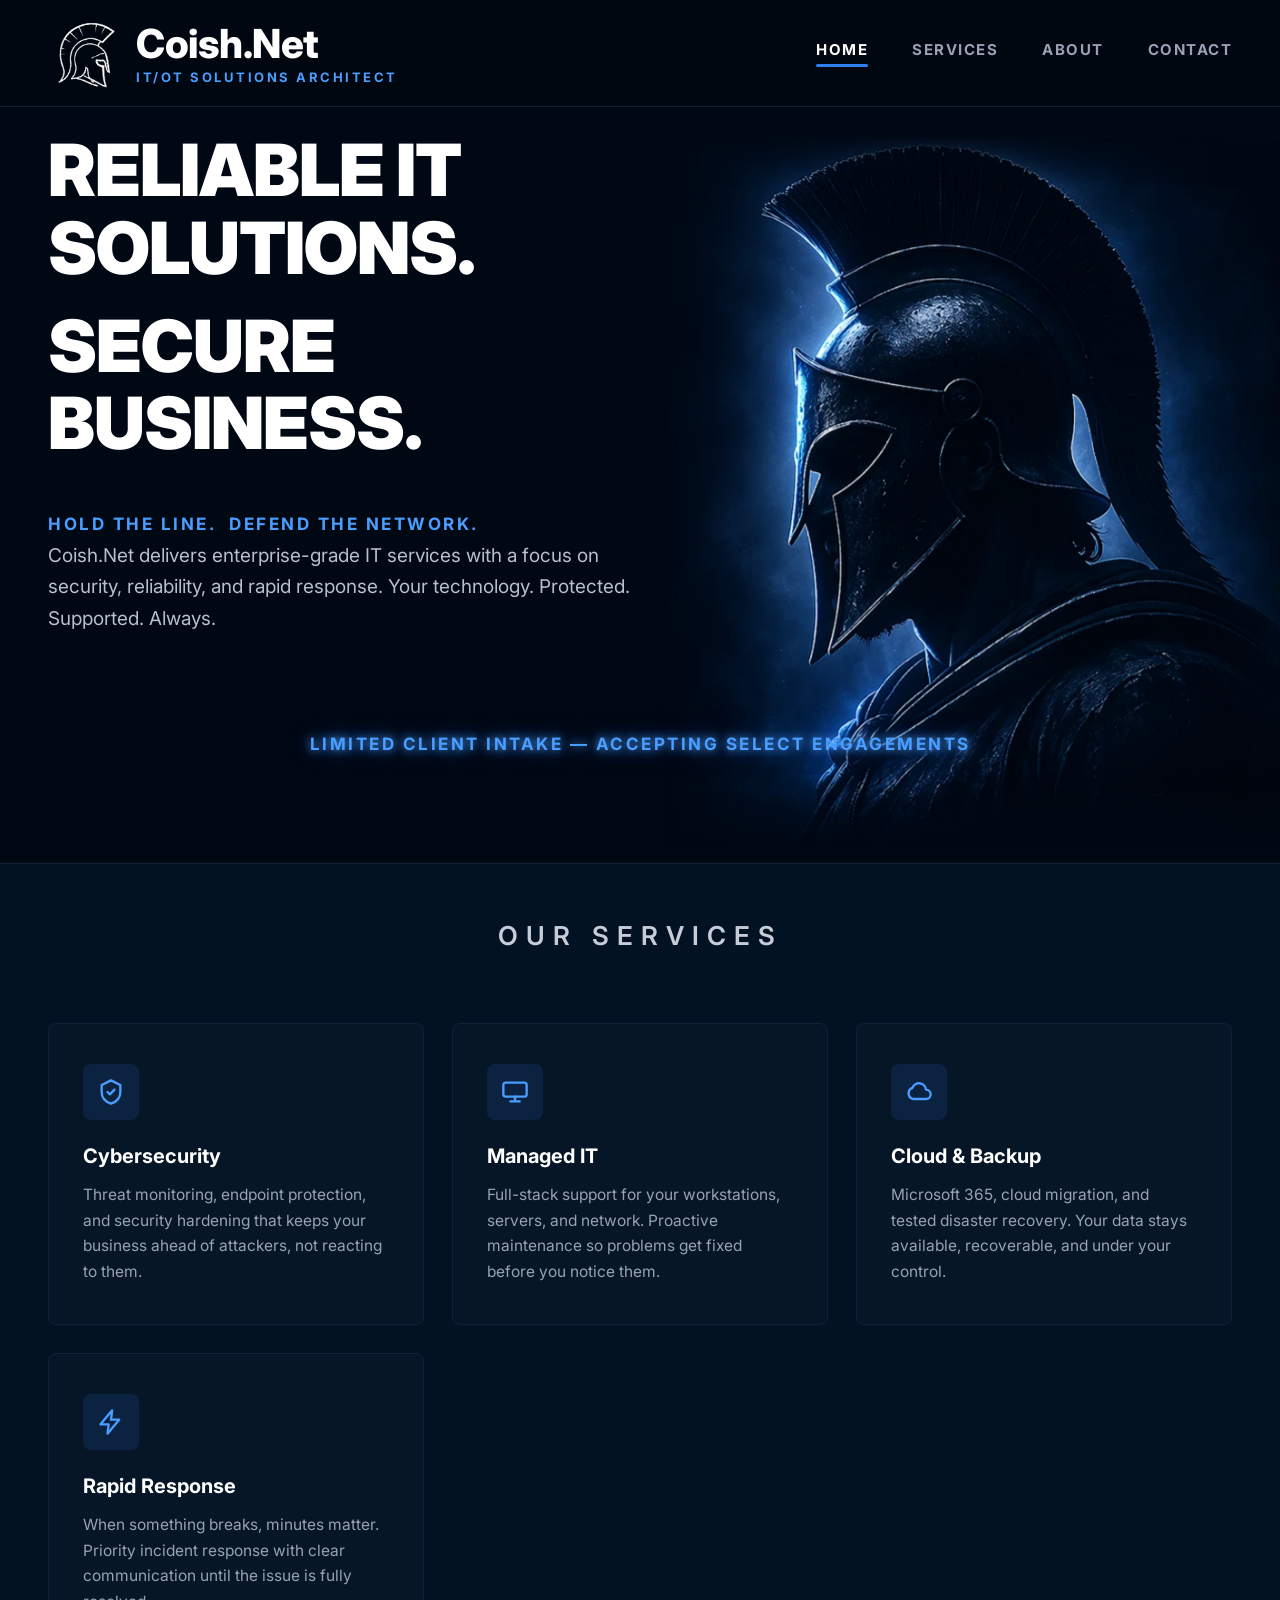
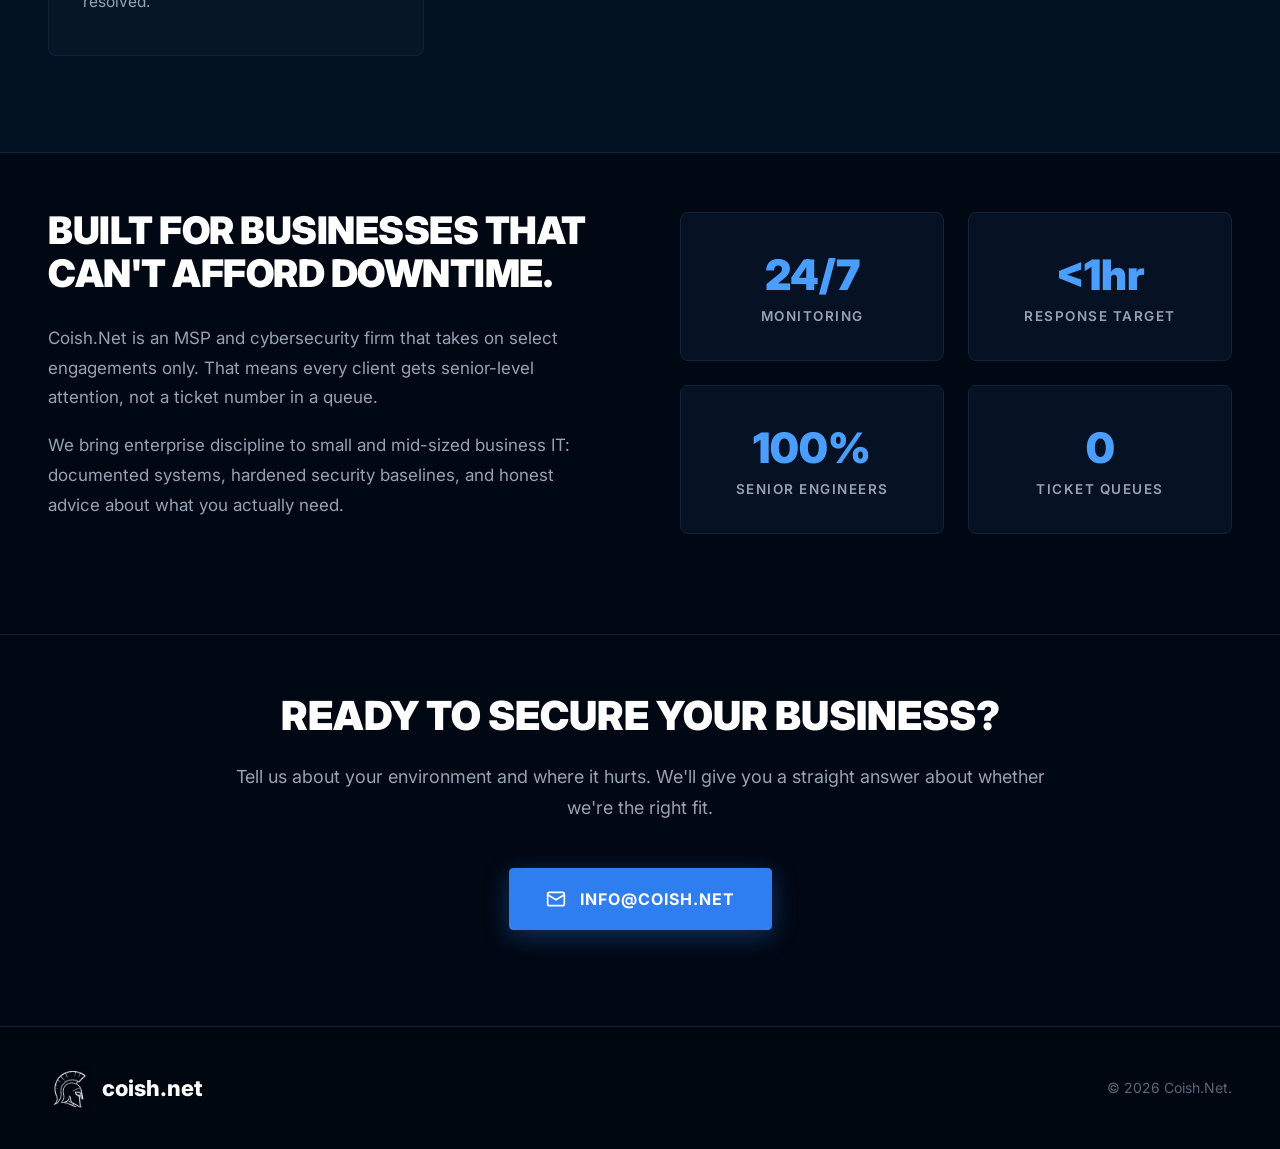
==== coish-net_1.html @ b3bef911 "Refine hero layout with fixed stacked headlines and repositioned intake notice. Tighten hero spacing" ====
<!DOCTYPE html>
<html lang="en">
<head>
<meta charset="UTF-8">
<meta name="viewport" content="width=device-width, initial-scale=1.0">
<title>Coish.Net — Reliable IT Solutions. Secure Business.</title>
<link rel="icon" type="image/webp" href="[data-uri]">
<link rel="preconnect" href="https://fonts.googleapis.com">
<link rel="preconnect" href="https://fonts.gstatic.com" crossorigin>
<link href="https://fonts.googleapis.com/css2?family=Inter:wght@400;500;600;700;800;900&display=swap" rel="stylesheet">
<style>
  :root{
    --bg:#000814;
    --bg-header:#000711;
    --bg-panel:#061224;
    --blue:#2e7ef0;
    --blue-bright:#4a9eff;
    --text:#ffffff;
    --text-dim:#98a2b3;
    --line:#12213a;
  }
  *{margin:0;padding:0;box-sizing:border-box}
  html{scroll-behavior:smooth}
  body{
    background:var(--bg);
    color:var(--text);
    font-family:'Inter',system-ui,-apple-system,sans-serif;
    -webkit-font-smoothing:antialiased;
    overflow-x:hidden;
  }
  a{color:inherit;text-decoration:none}

  /* ============ HEADER ============ */
  header{
    position:sticky;top:0;z-index:50;
    background:var(--bg-header);
    border-bottom:1px solid var(--line);
  }
  .header-inner{
    max-width:1440px;margin:0 auto;
    padding:16px 48px;
    display:flex;align-items:center;justify-content:space-between;
  }
  .brand{display:flex;align-items:center;gap:14px}
  .brand img{width:74px;height:74px;flex-shrink:0}
  .brand-copy{display:flex;flex-direction:column;line-height:1.1}
  .brand-name{font-size:40px;font-weight:800;letter-spacing:-0.5px}
  .brand-tagline{
    color:var(--blue-bright);
    font-size:13px;font-weight:700;letter-spacing:2.5px;
    text-transform:uppercase;
    margin-top:4px;
  }
  nav{display:flex;gap:44px}
  nav a{
    font-size:15px;font-weight:700;letter-spacing:1.5px;
    color:var(--text-dim);
    padding-bottom:8px;position:relative;
    transition:color .2s;
  }
  nav a:hover,nav a:focus-visible{color:#fff}
  nav a.active{color:#fff}
  nav a.active::after{
    content:'';position:absolute;left:0;right:0;bottom:0;
    height:3px;background:var(--blue);border-radius:2px;
  }
  .menu-btn{display:none;background:none;border:1px solid var(--line);color:#fff;
    padding:10px 12px;border-radius:6px;cursor:pointer;font-size:18px}

  /* ============ HERO ============ */
  .hero{
    position:relative;
    display:grid;
    grid-template-columns:1.05fr 1fr;
    grid-template-rows:auto auto;
    align-items:start;
    max-width:1440px;margin:0 auto;
    padding:24px 0 16px;
  }
  .hero-copy{
    position:relative;z-index:2;
    grid-column:1;grid-row:1;
    padding:0 24px 0 48px;
  }
  .eyebrow{
    color:var(--blue-bright);
    font-size:17px;font-weight:700;letter-spacing:2.5px;
    text-transform:uppercase;
    margin:0 0 16px;
  }
  h1{
    font-weight:900;line-height:1.08;letter-spacing:-1px;
    text-transform:uppercase;
  }
  .hero-copy h1{font-size:72px}
  .hero-copy h1 .h1-line{display:block;line-height:1.08}
  .hero-copy h1 .h1-line + .h1-line{margin-top:20px}
  .hero-copy .eyebrow{margin:52px 0 6px}
  .hero-copy p{
    color:#b8c0cc;
    font-size:19px;line-height:1.65;
    max-width:620px;
  }
  .hero-intake{
    grid-column:1 / -1;
    grid-row:2;
    margin-top:-113px;
    padding:0 48px;
    text-align:center;
    position:relative;
    z-index:3;
  }
  .hero-intake .intake-notice{
    margin:0;
    color:var(--blue-bright);
    font-size:17px;font-weight:700;letter-spacing:2.5px;
    text-transform:uppercase;
    white-space:nowrap;
    text-shadow:
      0 0 8px rgba(74,158,255,.95),
      0 0 18px rgba(74,158,255,.65),
      0 0 36px rgba(46,126,240,.45);
  }
  .btn{
    display:inline-flex;align-items:center;gap:14px;
    font-size:16px;font-weight:700;letter-spacing:1px;
    padding:20px 36px;border-radius:4px;
    cursor:pointer;transition:transform .15s, box-shadow .2s, background .2s, border-color .2s;
    text-transform:uppercase;
  }
  .btn svg{width:20px;height:20px}
  .btn-primary{
    background:var(--blue);color:#fff;border:1px solid var(--blue);
    box-shadow:0 6px 24px rgba(46,126,240,.35);
  }
  .btn-primary:hover{background:#3d8bf5;transform:translateY(-2px)}
  .btn-outline{
    background:transparent;color:#fff;border:1px solid #2e4a75;
  }
  .btn-outline:hover{border-color:var(--blue-bright);transform:translateY(-2px)}
  .btn:focus-visible{outline:2px solid var(--blue-bright);outline-offset:3px}

  .hero-art{
    grid-column:2;grid-row:1;
    position:relative;
    align-self:center;
    display:flex;align-items:center;justify-content:flex-end;
  }
  .hero-art img{
    width:100%;max-width:720px;height:auto;
    display:block;
    user-select:none;-webkit-user-drag:none;
  }
  @media (prefers-reduced-motion:no-preference){
    .hero-copy{animation:rise .8s ease-out both}
    .hero-art img{animation:fadeIn 1.2s ease-out both}
    @keyframes rise{from{opacity:0;transform:translateY(24px)}to{opacity:1;transform:none}}
    @keyframes fadeIn{from{opacity:0}to{opacity:1}}
  }

  /* ============ SECTION HEADERS ============ */
  section{border-top:1px solid var(--line)}
  #services{background:#031222;border-top:1px solid #12233d}
  .section-inner{max-width:1440px;margin:0 auto;padding:56px 48px 96px}
  .section-title{
    text-align:center;
    font-size:26px;font-weight:600;letter-spacing:8px;
    text-transform:uppercase;color:#c6cdd8;
    margin-bottom:72px;
  }

  /* ============ SERVICES ============ */
  .services-grid{
    display:grid;grid-template-columns:repeat(auto-fit,minmax(280px,1fr));
    gap:28px;
  }
  .card{
    background:#071627;
    border:1px solid var(--line);
    border-radius:8px;
    padding:40px 34px;
    transition:transform .2s,border-color .2s;
  }
  .card:hover{transform:translateY(-6px);border-color:#2e4a75}
  .card .icon{
    width:56px;height:56px;border-radius:8px;
    background:rgba(46,126,240,.12);
    display:flex;align-items:center;justify-content:center;
    margin-bottom:24px;
  }
  .card .icon svg{width:28px;height:28px;stroke:var(--blue-bright)}
  .card h3{font-size:20px;font-weight:700;margin-bottom:14px}
  .card p{color:var(--text-dim);font-size:15.5px;line-height:1.65}

  /* ============ ABOUT ============ */
  .about-grid{
    display:grid;grid-template-columns:1fr 1fr;gap:80px;align-items:center;
  }
  .about-grid h2{
    font-size:38px;font-weight:900;text-transform:uppercase;
    line-height:1.15;letter-spacing:-.5px;margin-bottom:28px;
  }
  .about-grid p{color:var(--text-dim);font-size:17px;line-height:1.75;margin-bottom:18px}
  .stats{display:grid;grid-template-columns:1fr 1fr;gap:24px}
  .stat{
    background:var(--bg-panel);border:1px solid var(--line);
    border-radius:8px;padding:36px 28px;text-align:center;
  }
  .stat .num{font-size:42px;font-weight:900;color:var(--blue-bright)}
  .stat .lbl{color:var(--text-dim);font-size:13.5px;letter-spacing:1.5px;
    text-transform:uppercase;margin-top:8px;font-weight:600}

  /* ============ CONTACT ============ */
  .contact-box{max-width:820px;margin:0 auto;text-align:center}
  .contact-box h2{font-size:40px;font-weight:900;text-transform:uppercase;margin-bottom:22px}
  .contact-box p{color:var(--text-dim);font-size:18px;line-height:1.7;margin-bottom:44px}
  .contact-methods{display:flex;gap:24px;justify-content:center;flex-wrap:wrap}

  /* ============ FOOTER ============ */
  footer{border-top:1px solid var(--line);background:var(--bg-header)}
  .footer-inner{
    max-width:1440px;margin:0 auto;padding:40px 48px;
    display:flex;align-items:center;justify-content:space-between;
    flex-wrap:wrap;gap:20px;
  }
  .footer-brand{display:flex;align-items:center;gap:12px;font-weight:800;font-size:22px}
  .footer-brand img{width:42px;height:42px}
  footer .fine{color:#5b6577;font-size:14px}

  /* ============ RESPONSIVE ============ */
  @media (max-width:1024px){
    .hero{
      grid-template-columns:1fr;
      grid-template-rows:auto auto auto;
      padding:8px 0 24px;
    }
    .hero-art{
      grid-column:1;grid-row:1;
      justify-content:center;padding-top:12px;
    }
    .hero-copy{grid-column:1;grid-row:2;padding:12px 24px 0}
    .hero-intake{grid-column:1;grid-row:3;padding:0 24px;margin-top:-105px}
    .hero-art img{max-width:520px}
    .about-grid{grid-template-columns:1fr;gap:48px}
    .brand-name{font-size:28px}
    .brand-tagline{font-size:11px;letter-spacing:2px}
    .brand img{width:52px;height:52px}
  }
  @media (max-width:820px){
    nav{
      display:none;position:absolute;top:100%;left:0;right:0;
      background:var(--bg-header);border-bottom:1px solid var(--line);
      flex-direction:column;gap:0;padding:12px 0;
    }
    nav.open{display:flex}
    nav a{padding:16px 48px}
    nav a.active::after{display:none}
    .menu-btn{display:block}
    .header-inner{padding:12px 24px}
    .section-inner{padding:72px 24px}
    .hero-copy h1{font-size:40px}
    .section-title{letter-spacing:5px;font-size:20px}
  }
</style>
</head>
<body>

<header>
  <div class="header-inner">
    <a class="brand" href="#home" aria-label="Coish.Net home">
      <img src="[data-uri]" alt="Coish.Net Spartan helmet logo">
      <div class="brand-copy">
        <span class="brand-name">Coish.Net</span>
        <span class="brand-tagline">IT/OT Solutions Architect</span>
      </div>
    </a>
    <button class="menu-btn" aria-label="Toggle menu" onclick="document.getElementById('nav').classList.toggle('open')">&#9776;</button>
    <nav id="nav">
      <a href="#home" class="active">HOME</a>
      <a href="#services">SERVICES</a>
      <a href="#about">ABOUT</a>
      <a href="#contact">CONTACT</a>
    </nav>
  </div>
</header>

<main>
<!-- ============ HERO ============ -->
<div class="hero" id="home">
  <div class="hero-copy">
    <h1>
      <span class="h1-line">Reliable IT<br>Solutions.</span>
      <span class="h1-line">Secure<br>Business.</span>
    </h1>
    <div class="eyebrow">Hold the Line.&nbsp; Defend the Network.</div>
    <p>Coish.Net delivers enterprise-grade IT services with a focus on security, reliability, and rapid response. Your technology. Protected. Supported. Always.</p>
  </div>

  <div class="hero-art">
    <img src="[data-uri]" alt="Spartan warrior in a dark helmet lit by blue light" loading="eager">
  </div>

  <div class="hero-intake">
    <p class="intake-notice">Limited Client Intake — Accepting Select Engagements</p>
  </div>
</div>

<!-- ============ SERVICES ============ -->
<section id="services">
  <div class="section-inner">
    <h2 class="section-title">Our Services</h2>
    <div class="services-grid">
      <div class="card">
        <div class="icon"><svg viewBox="0 0 24 24" fill="none" stroke-width="2" stroke-linecap="round" stroke-linejoin="round"><path d="M12 2l8 4v6c0 5-3.5 8.5-8 10-4.5-1.5-8-5-8-10V6l8-4z"/><path d="M9 12l2 2 4-4"/></svg></div>
        <h3>Cybersecurity</h3>
        <p>Threat monitoring, endpoint protection, and security hardening that keeps your business ahead of attackers, not reacting to them.</p>
      </div>
      <div class="card">
        <div class="icon"><svg viewBox="0 0 24 24" fill="none" stroke-width="2" stroke-linecap="round" stroke-linejoin="round"><rect x="2" y="4" width="20" height="12" rx="2"/><path d="M8 20h8M12 16v4"/></svg></div>
        <h3>Managed IT</h3>
        <p>Full-stack support for your workstations, servers, and network. Proactive maintenance so problems get fixed before you notice them.</p>
      </div>
      <div class="card">
        <div class="icon"><svg viewBox="0 0 24 24" fill="none" stroke-width="2" stroke-linecap="round" stroke-linejoin="round"><path d="M18 10a6 6 0 0 0-11.6-1.6A5 5 0 0 0 7 18h11a4 4 0 0 0 0-8z"/></svg></div>
        <h3>Cloud &amp; Backup</h3>
        <p>Microsoft 365, cloud migration, and tested disaster recovery. Your data stays available, recoverable, and under your control.</p>
      </div>
      <div class="card">
        <div class="icon"><svg viewBox="0 0 24 24" fill="none" stroke-width="2" stroke-linecap="round" stroke-linejoin="round"><path d="M13 2L3 14h7l-1 8 10-12h-7l1-8z"/></svg></div>
        <h3>Rapid Response</h3>
        <p>When something breaks, minutes matter. Priority incident response with clear communication until the issue is fully resolved.</p>
      </div>
    </div>
  </div>
</section>

<!-- ============ ABOUT ============ -->
<section id="about">
  <div class="section-inner about-grid">
    <div>
      <h2>Built for businesses that can't afford downtime.</h2>
      <p>Coish.Net is an MSP and cybersecurity firm that takes on select engagements only. That means every client gets senior-level attention, not a ticket number in a queue.</p>
      <p>We bring enterprise discipline to small and mid-sized business IT: documented systems, hardened security baselines, and honest advice about what you actually need.</p>
    </div>
    <div class="stats">
      <div class="stat"><div class="num">24/7</div><div class="lbl">Monitoring</div></div>
      <div class="stat"><div class="num">&lt;1hr</div><div class="lbl">Response Target</div></div>
      <div class="stat"><div class="num">100%</div><div class="lbl">Senior Engineers</div></div>
      <div class="stat"><div class="num">0</div><div class="lbl">Ticket Queues</div></div>
    </div>
  </div>
</section>

<!-- ============ CONTACT ============ -->
<section id="contact">
  <div class="section-inner">
    <div class="contact-box">
      <h2>Ready to secure your business?</h2>
      <p>Tell us about your environment and where it hurts. We'll give you a straight answer about whether we're the right fit.</p>
      <div class="contact-methods">
        <a class="btn btn-primary" href="mailto:info@coish.net">
          <svg viewBox="0 0 24 24" fill="none" stroke="currentColor" stroke-width="2" stroke-linecap="round" stroke-linejoin="round"><rect x="2" y="4" width="20" height="16" rx="2"/><path d="M2 7l10 6 10-6"/></svg>
          info@coish.net
        </a>
      </div>
    </div>
  </div>
</section>
</main>

<footer>
  <div class="footer-inner">
    <div class="footer-brand">
      <img src="[data-uri]" alt="">
      coish.net
    </div>
    <div class="fine">&copy; 2026 Coish.Net.</div>
  </div>
</footer>

<script>
  const links = document.querySelectorAll('nav a');
  links.forEach(a => a.addEventListener('click', () => {
    document.getElementById('nav').classList.remove('open');
    links.forEach(l => l.classList.remove('active'));
    a.classList.add('active');
  }));
</script>
</body>
</html>
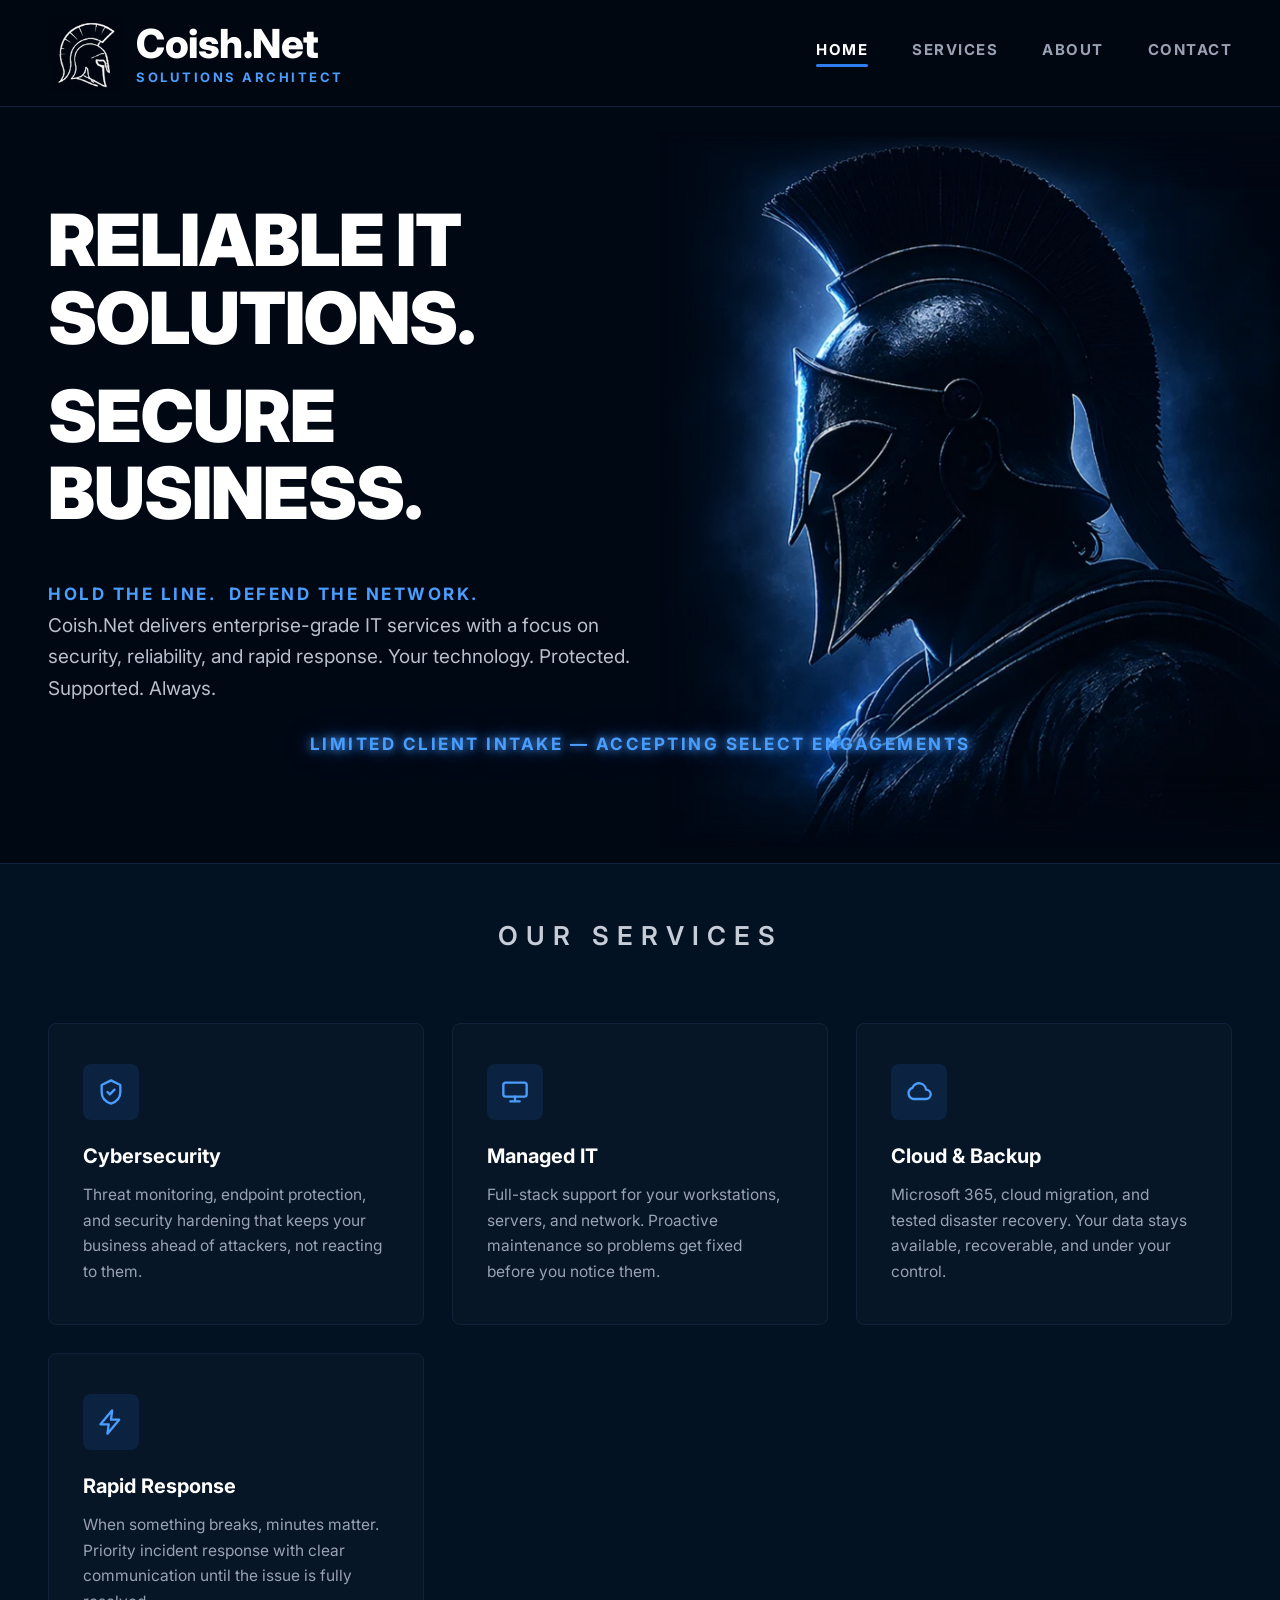
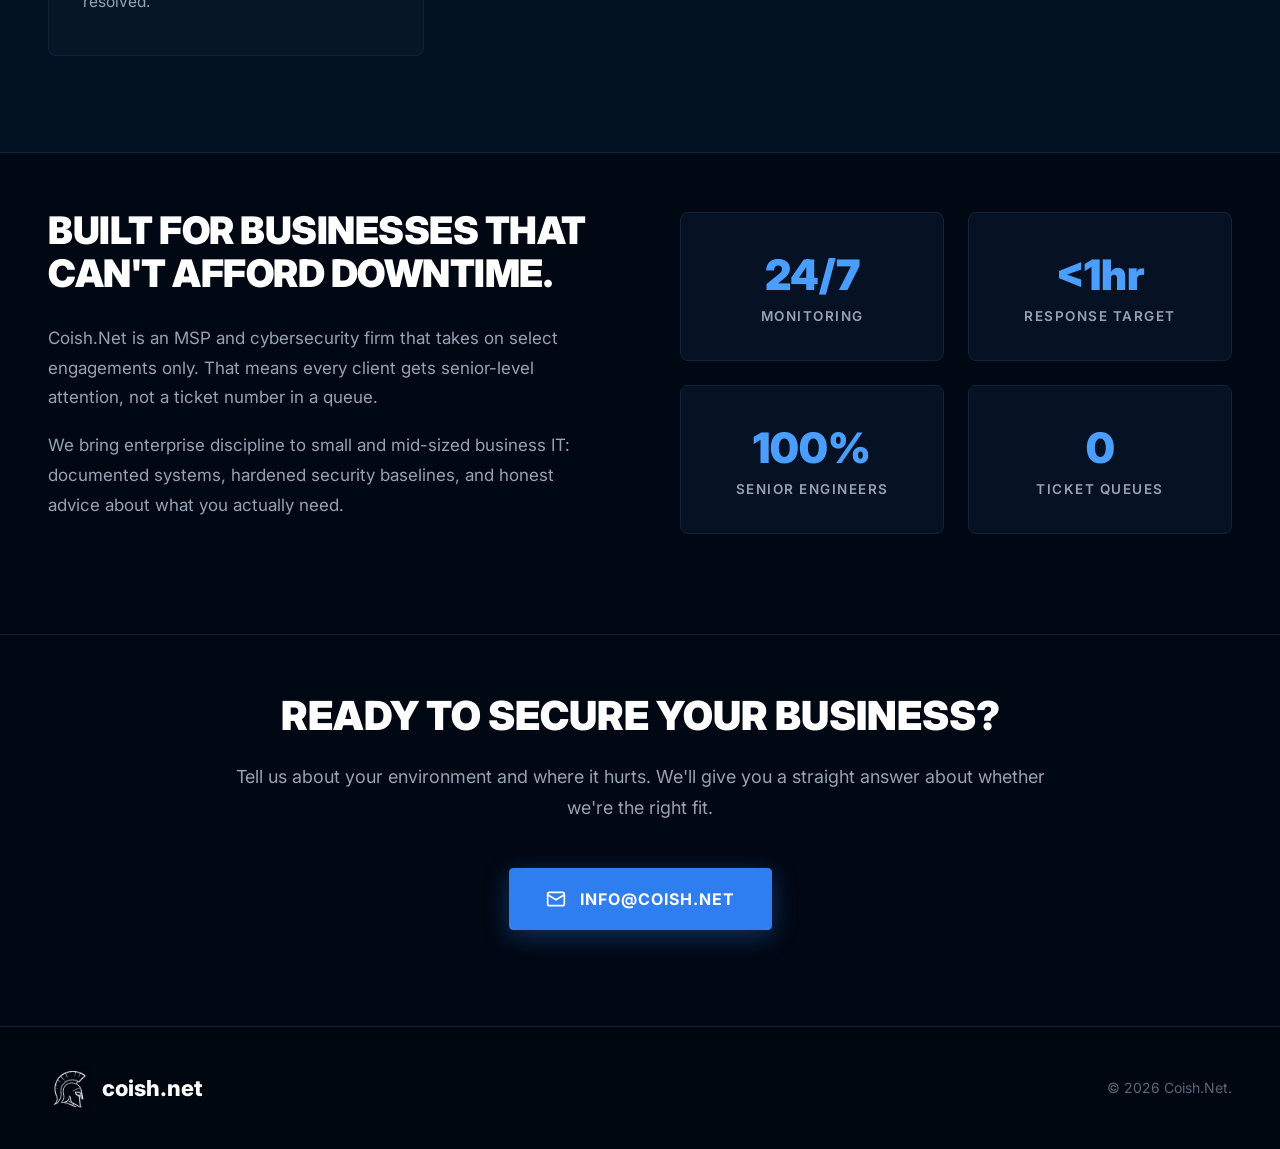
==== commit d334dd0a: "Lower hero copy and shorten the header tagline to Solutions Architect. Adds 70px top spacing below t" ====
--- a/coish-net_1.html
+++ b/coish-net_1.html
@@ -80,7 +80,7 @@
   .hero-copy{
     position:relative;z-index:2;
     grid-column:1;grid-row:1;
-    padding:0 24px 0 48px;
+    padding:70px 24px 0 48px;
   }
   .eyebrow{
     color:var(--blue-bright);
@@ -271,7 +271,7 @@
       <img src="[data-uri]" alt="Coish.Net Spartan helmet logo">
       <div class="brand-copy">
         <span class="brand-name">Coish.Net</span>
-        <span class="brand-tagline">IT/OT Solutions Architect</span>
+        <span class="brand-tagline">Solutions Architect</span>
       </div>
     </a>
     <button class="menu-btn" aria-label="Toggle menu" onclick="document.getElementById('nav').classList.toggle('open')">&#9776;</button>
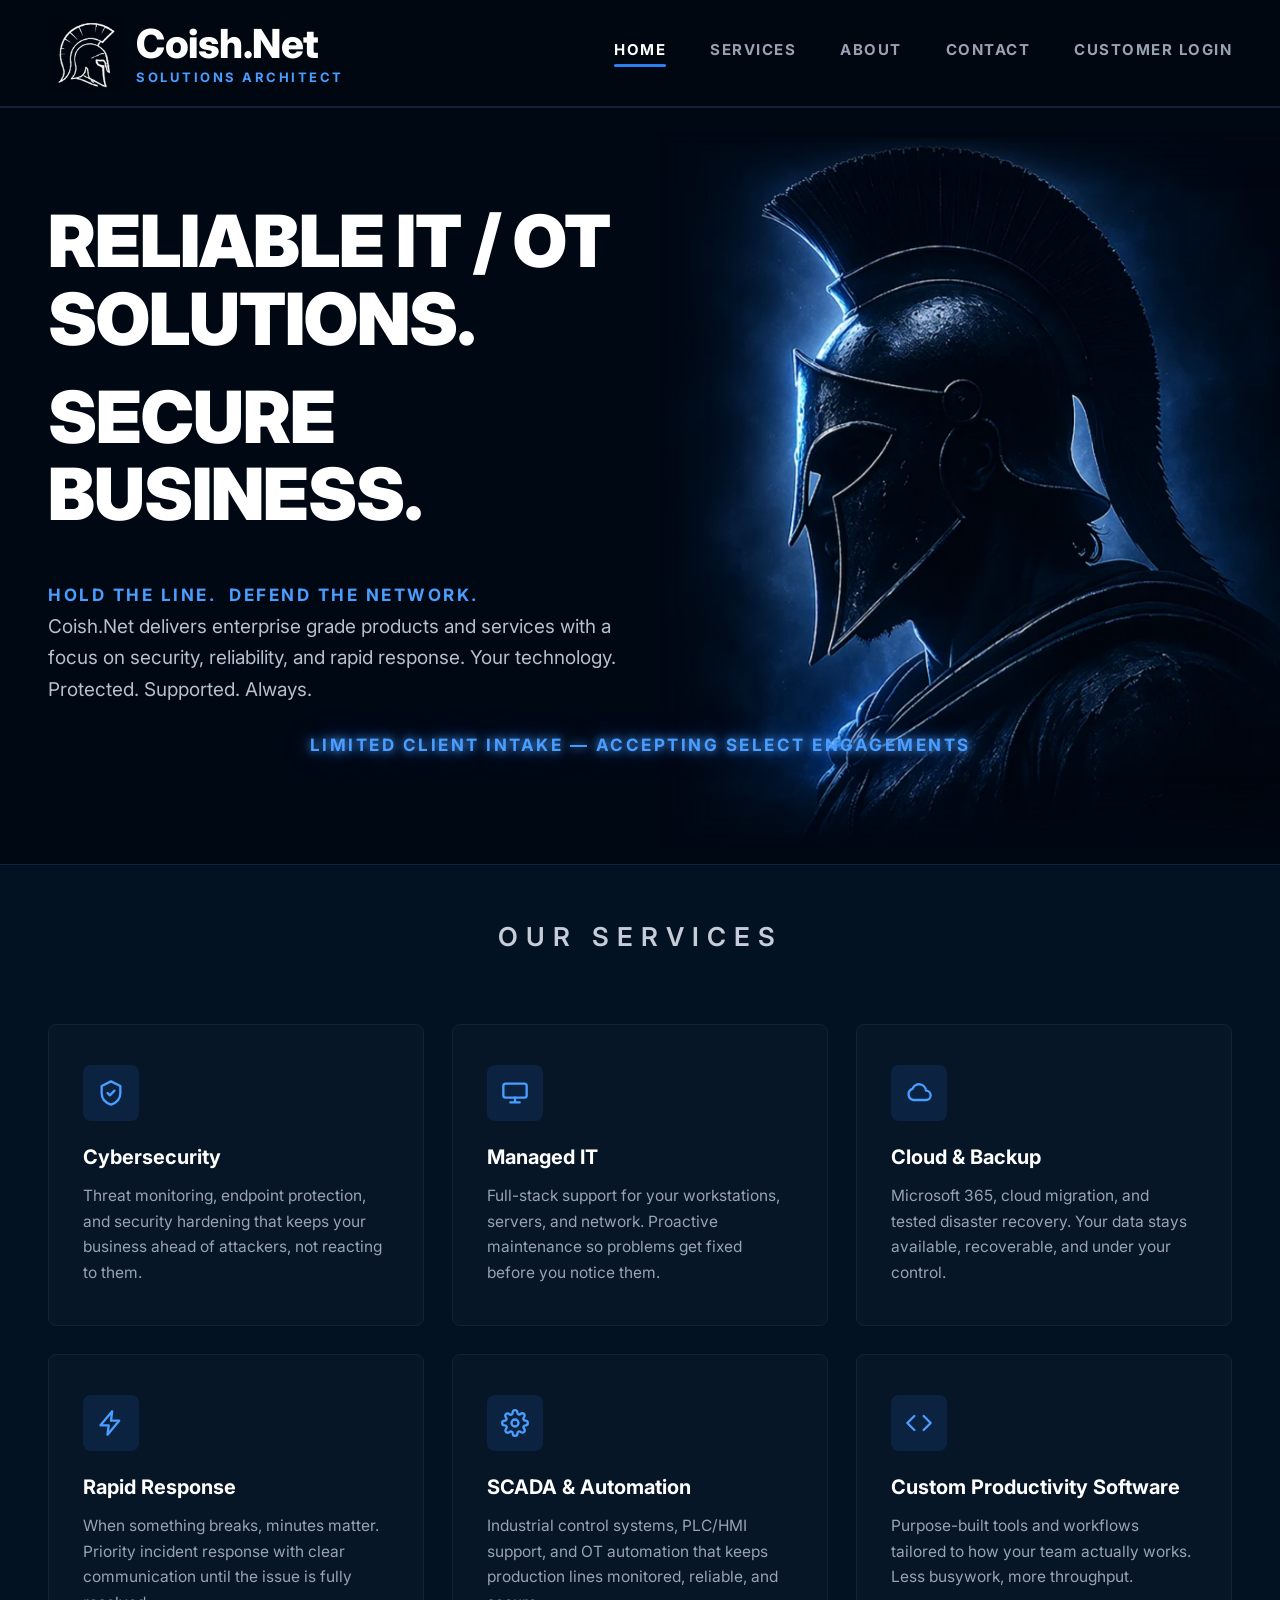
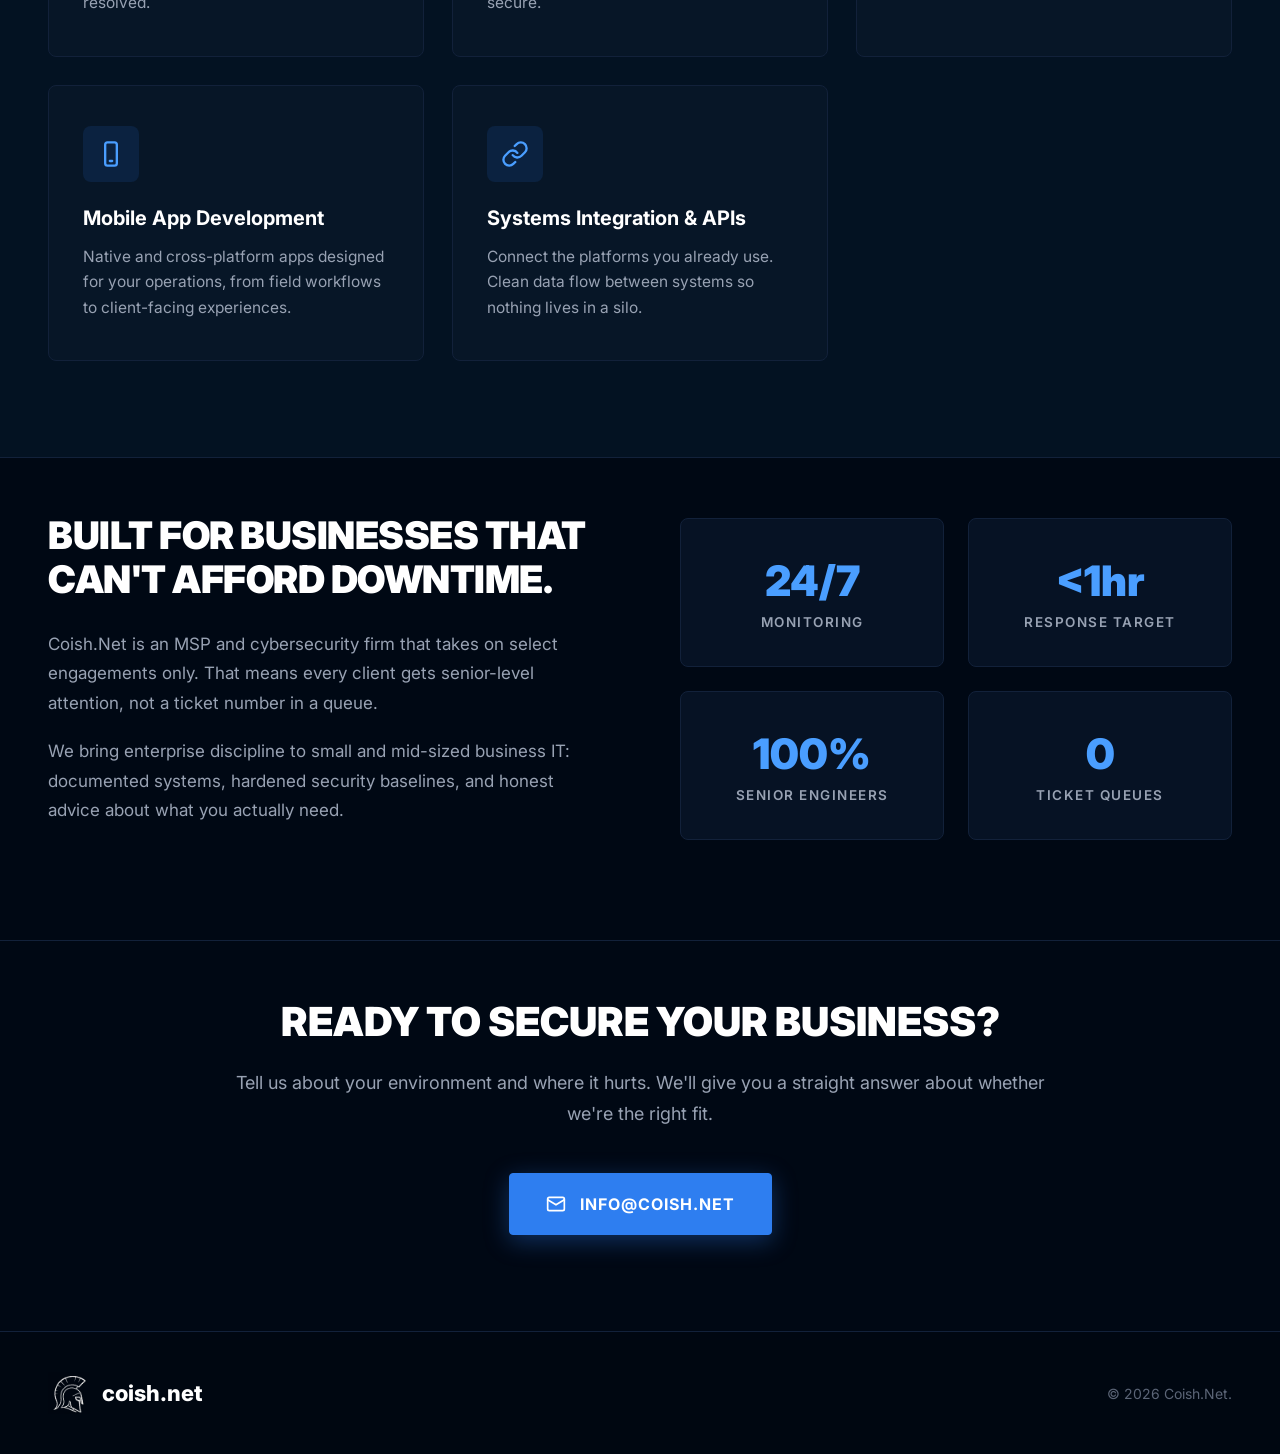
==== commit d1111dae: "Expand services, add Customer Login, and improve SEO discoverability. Adds four OT/software service " ====
--- a/coish-net_1.html
+++ b/coish-net_1.html
@@ -3,7 +3,105 @@
 <head>
 <meta charset="UTF-8">
 <meta name="viewport" content="width=device-width, initial-scale=1.0">
-<title>Coish.Net — Reliable IT Solutions. Secure Business.</title>
+<title>Coish.Net — Reliable IT / OT Solutions. Secure Business.</title>
+<meta name="description" content="Coish.Net delivers enterprise-grade IT and OT solutions: managed IT, cybersecurity, SCADA and industrial automation, cloud backup, rapid incident response, and systems integration. Your technology. Protected. Supported. Always.">
+<meta name="keywords" content="IT OT solutions, managed IT services, MSP, cybersecurity, OT security, industrial cybersecurity, SCADA support, PLC HMI, industrial automation, managed detection and response, endpoint protection, Microsoft 365, cloud backup, disaster recovery, systems integration, API integration, custom software, mobile app development, rapid incident response, SMB IT support, Coish.Net">
+<meta name="author" content="Coish.Net">
+<meta name="robots" content="index, follow, max-image-preview:large, max-snippet:-1, max-video-preview:-1">
+<meta name="googlebot" content="index, follow, max-image-preview:large, max-snippet:-1, max-video-preview:-1">
+<meta name="bingbot" content="index, follow">
+<meta name="rating" content="general">
+<meta name="revisit-after" content="7 days">
+<meta name="theme-color" content="#000814">
+<meta name="color-scheme" content="dark">
+<link rel="canonical" href="https://www.coish.net/">
+<link rel="alternate" hreflang="en" href="https://www.coish.net/">
+<link rel="alternate" hreflang="x-default" href="https://www.coish.net/">
+<link rel="sitemap" type="application/xml" title="Sitemap" href="https://www.coish.net/sitemap.xml">
+<meta property="og:locale" content="en_US">
+<meta property="og:type" content="website">
+<meta property="og:site_name" content="Coish.Net">
+<meta property="og:title" content="Coish.Net — Reliable IT / OT Solutions. Secure Business.">
+<meta property="og:description" content="Enterprise-grade IT and OT products and services focused on security, reliability, and rapid response. Managed IT, cybersecurity, SCADA and automation, cloud and backup.">
+<meta property="og:url" content="https://www.coish.net/">
+<meta name="twitter:card" content="summary_large_image">
+<meta name="twitter:title" content="Coish.Net — Reliable IT / OT Solutions. Secure Business.">
+<meta name="twitter:description" content="Enterprise-grade IT and OT solutions: cybersecurity, managed IT, SCADA and automation, cloud backup, and rapid response.">
+<script type="application/ld+json">
+{
+  "@context": "https://schema.org",
+  "@graph": [
+    {
+      "@type": "WebSite",
+      "@id": "https://www.coish.net/#website",
+      "url": "https://www.coish.net/",
+      "name": "Coish.Net",
+      "description": "Reliable IT / OT solutions for secure business operations.",
+      "publisher": { "@id": "https://www.coish.net/#organization" },
+      "inLanguage": "en-US"
+    },
+    {
+      "@type": "Organization",
+      "@id": "https://www.coish.net/#organization",
+      "name": "Coish.Net",
+      "url": "https://www.coish.net/",
+      "email": "info@coish.net",
+      "description": "MSP and cybersecurity firm delivering enterprise-grade IT and OT products and services with a focus on security, reliability, and rapid response.",
+      "contactPoint": {
+        "@type": "ContactPoint",
+        "email": "info@coish.net",
+        "contactType": "sales",
+        "availableLanguage": ["English"]
+      },
+      "areaServed": "Worldwide",
+      "knowsAbout": [
+        "Managed IT services",
+        "Cybersecurity",
+        "OT security",
+        "SCADA and industrial automation",
+        "Cloud and backup",
+        "Systems integration",
+        "Custom software development"
+      ]
+    },
+    {
+      "@type": "ProfessionalService",
+      "@id": "https://www.coish.net/#service",
+      "name": "Coish.Net IT / OT Solutions",
+      "url": "https://www.coish.net/",
+      "email": "info@coish.net",
+      "description": "Select-engagement managed IT, cybersecurity, SCADA and automation, cloud backup, rapid response, custom software, mobile apps, and systems integration.",
+      "provider": { "@id": "https://www.coish.net/#organization" },
+      "serviceType": [
+        "Cybersecurity",
+        "Managed IT",
+        "Cloud and Backup",
+        "Rapid Response",
+        "SCADA and Automation",
+        "Custom Productivity Software",
+        "Mobile App Development",
+        "Systems Integration and APIs"
+      ],
+      "areaServed": "Worldwide",
+      "availableChannel": {
+        "@type": "ServiceChannel",
+        "serviceUrl": "https://www.coish.net/#contact",
+        "availableLanguage": "English"
+      }
+    },
+    {
+      "@type": "WebPage",
+      "@id": "https://www.coish.net/#webpage",
+      "url": "https://www.coish.net/",
+      "name": "Coish.Net — Reliable IT / OT Solutions. Secure Business.",
+      "isPartOf": { "@id": "https://www.coish.net/#website" },
+      "about": { "@id": "https://www.coish.net/#organization" },
+      "description": "Coish.Net delivers enterprise-grade IT and OT solutions with a focus on security, reliability, and rapid response.",
+      "inLanguage": "en-US"
+    }
+  ]
+}
+</script>
 <link rel="icon" type="image/webp" href="[data-uri]">
 <link rel="preconnect" href="https://fonts.googleapis.com">
 <link rel="preconnect" href="https://fonts.gstatic.com" crossorigin>
@@ -265,7 +363,7 @@
 </head>
 <body>
 
-<header>
+<header role="banner">
   <div class="header-inner">
     <a class="brand" href="#home" aria-label="Coish.Net home">
       <img src="[data-uri]" alt="Coish.Net Spartan helmet logo">
@@ -275,25 +373,26 @@
       </div>
     </a>
     <button class="menu-btn" aria-label="Toggle menu" onclick="document.getElementById('nav').classList.toggle('open')">&#9776;</button>
-    <nav id="nav">
+    <nav id="nav" aria-label="Primary">
       <a href="#home" class="active">HOME</a>
       <a href="#services">SERVICES</a>
       <a href="#about">ABOUT</a>
       <a href="#contact">CONTACT</a>
+      <a href="https://billing.coish.net">CUSTOMER LOGIN</a>
     </nav>
   </div>
 </header>
 
-<main>
+<main id="main-content">
 <!-- ============ HERO ============ -->
-<div class="hero" id="home">
+<section class="hero" id="home" aria-label="Home">
   <div class="hero-copy">
     <h1>
-      <span class="h1-line">Reliable IT<br>Solutions.</span>
+      <span class="h1-line">Reliable IT / OT<br>Solutions.</span>
       <span class="h1-line">Secure<br>Business.</span>
     </h1>
     <div class="eyebrow">Hold the Line.&nbsp; Defend the Network.</div>
-    <p>Coish.Net delivers enterprise-grade IT services with a focus on security, reliability, and rapid response. Your technology. Protected. Supported. Always.</p>
+    <p>Coish.Net delivers enterprise grade products and services with a focus on security, reliability, and rapid response. Your technology. Protected. Supported. Always.</p>
   </div>
 
   <div class="hero-art">
@@ -303,12 +402,12 @@
   <div class="hero-intake">
     <p class="intake-notice">Limited Client Intake — Accepting Select Engagements</p>
   </div>
-</div>
+</section>
 
 <!-- ============ SERVICES ============ -->
-<section id="services">
+<section id="services" aria-labelledby="services-heading">
   <div class="section-inner">
-    <h2 class="section-title">Our Services</h2>
+    <h2 class="section-title" id="services-heading">Our Services</h2>
     <div class="services-grid">
       <div class="card">
         <div class="icon"><svg viewBox="0 0 24 24" fill="none" stroke-width="2" stroke-linecap="round" stroke-linejoin="round"><path d="M12 2l8 4v6c0 5-3.5 8.5-8 10-4.5-1.5-8-5-8-10V6l8-4z"/><path d="M9 12l2 2 4-4"/></svg></div>
@@ -330,15 +429,35 @@
         <h3>Rapid Response</h3>
         <p>When something breaks, minutes matter. Priority incident response with clear communication until the issue is fully resolved.</p>
       </div>
+      <div class="card">
+        <div class="icon"><svg viewBox="0 0 24 24" fill="none" stroke-width="2" stroke-linecap="round" stroke-linejoin="round"><path d="M12 15a3 3 0 1 0 0-6 3 3 0 0 0 0 6z"/><path d="M19.4 15a1.65 1.65 0 0 0 .33 1.82l.06.06a2 2 0 1 1-2.83 2.83l-.06-.06a1.65 1.65 0 0 0-1.82-.33 1.65 1.65 0 0 0-1 1.51V21a2 2 0 1 1-4 0v-.09a1.65 1.65 0 0 0-1-1.51 1.65 1.65 0 0 0-1.82.33l-.06.06a2 2 0 1 1-2.83-2.83l.06-.06a1.65 1.65 0 0 0 .33-1.82 1.65 1.65 0 0 0-1.51-1H3a2 2 0 1 1 0-4h.09a1.65 1.65 0 0 0 1.51-1 1.65 1.65 0 0 0-.33-1.82l-.06-.06a2 2 0 1 1 2.83-2.83l.06.06a1.65 1.65 0 0 0 1.82.33H9a1.65 1.65 0 0 0 1-1.51V3a2 2 0 1 1 4 0v.09a1.65 1.65 0 0 0 1 1.51 1.65 1.65 0 0 0 1.82-.33l.06-.06a2 2 0 1 1 2.83 2.83l-.06.06a1.65 1.65 0 0 0-.33 1.82V9c.26.604.852 1.01 1.51 1H21a2 2 0 1 1 0 4h-.09a1.65 1.65 0 0 0-1.51 1z"/></svg></div>
+        <h3>SCADA &amp; Automation</h3>
+        <p>Industrial control systems, PLC/HMI support, and OT automation that keeps production lines monitored, reliable, and secure.</p>
+      </div>
+      <div class="card">
+        <div class="icon"><svg viewBox="0 0 24 24" fill="none" stroke-width="2" stroke-linecap="round" stroke-linejoin="round"><path d="M16 18l6-6-6-6M8 6l-6 6 6 6"/></svg></div>
+        <h3>Custom Productivity Software</h3>
+        <p>Purpose-built tools and workflows tailored to how your team actually works. Less busywork, more throughput.</p>
+      </div>
+      <div class="card">
+        <div class="icon"><svg viewBox="0 0 24 24" fill="none" stroke-width="2" stroke-linecap="round" stroke-linejoin="round"><rect x="7" y="2" width="10" height="20" rx="2"/><path d="M11 18h2"/></svg></div>
+        <h3>Mobile App Development</h3>
+        <p>Native and cross-platform apps designed for your operations, from field workflows to client-facing experiences.</p>
+      </div>
+      <div class="card">
+        <div class="icon"><svg viewBox="0 0 24 24" fill="none" stroke-width="2" stroke-linecap="round" stroke-linejoin="round"><path d="M10 13a5 5 0 0 0 7.54.54l3-3a5 5 0 0 0-7.07-7.07l-1.72 1.71"/><path d="M14 11a5 5 0 0 0-7.54-.54l-3 3a5 5 0 0 0 7.07 7.07l1.71-1.71"/></svg></div>
+        <h3>Systems Integration &amp; APIs</h3>
+        <p>Connect the platforms you already use. Clean data flow between systems so nothing lives in a silo.</p>
+      </div>
     </div>
   </div>
 </section>
 
 <!-- ============ ABOUT ============ -->
-<section id="about">
+<section id="about" aria-labelledby="about-heading">
   <div class="section-inner about-grid">
     <div>
-      <h2>Built for businesses that can't afford downtime.</h2>
+      <h2 id="about-heading">Built for businesses that can't afford downtime.</h2>
       <p>Coish.Net is an MSP and cybersecurity firm that takes on select engagements only. That means every client gets senior-level attention, not a ticket number in a queue.</p>
       <p>We bring enterprise discipline to small and mid-sized business IT: documented systems, hardened security baselines, and honest advice about what you actually need.</p>
     </div>
@@ -352,10 +471,10 @@
 </section>
 
 <!-- ============ CONTACT ============ -->
-<section id="contact">
+<section id="contact" aria-labelledby="contact-heading">
   <div class="section-inner">
     <div class="contact-box">
-      <h2>Ready to secure your business?</h2>
+      <h2 id="contact-heading">Ready to secure your business?</h2>
       <p>Tell us about your environment and where it hurts. We'll give you a straight answer about whether we're the right fit.</p>
       <div class="contact-methods">
         <a class="btn btn-primary" href="mailto:info@coish.net">
@@ -368,7 +487,7 @@
 </section>
 </main>
 
-<footer>
+<footer role="contentinfo">
   <div class="footer-inner">
     <div class="footer-brand">
       <img src="[data-uri]" alt="">
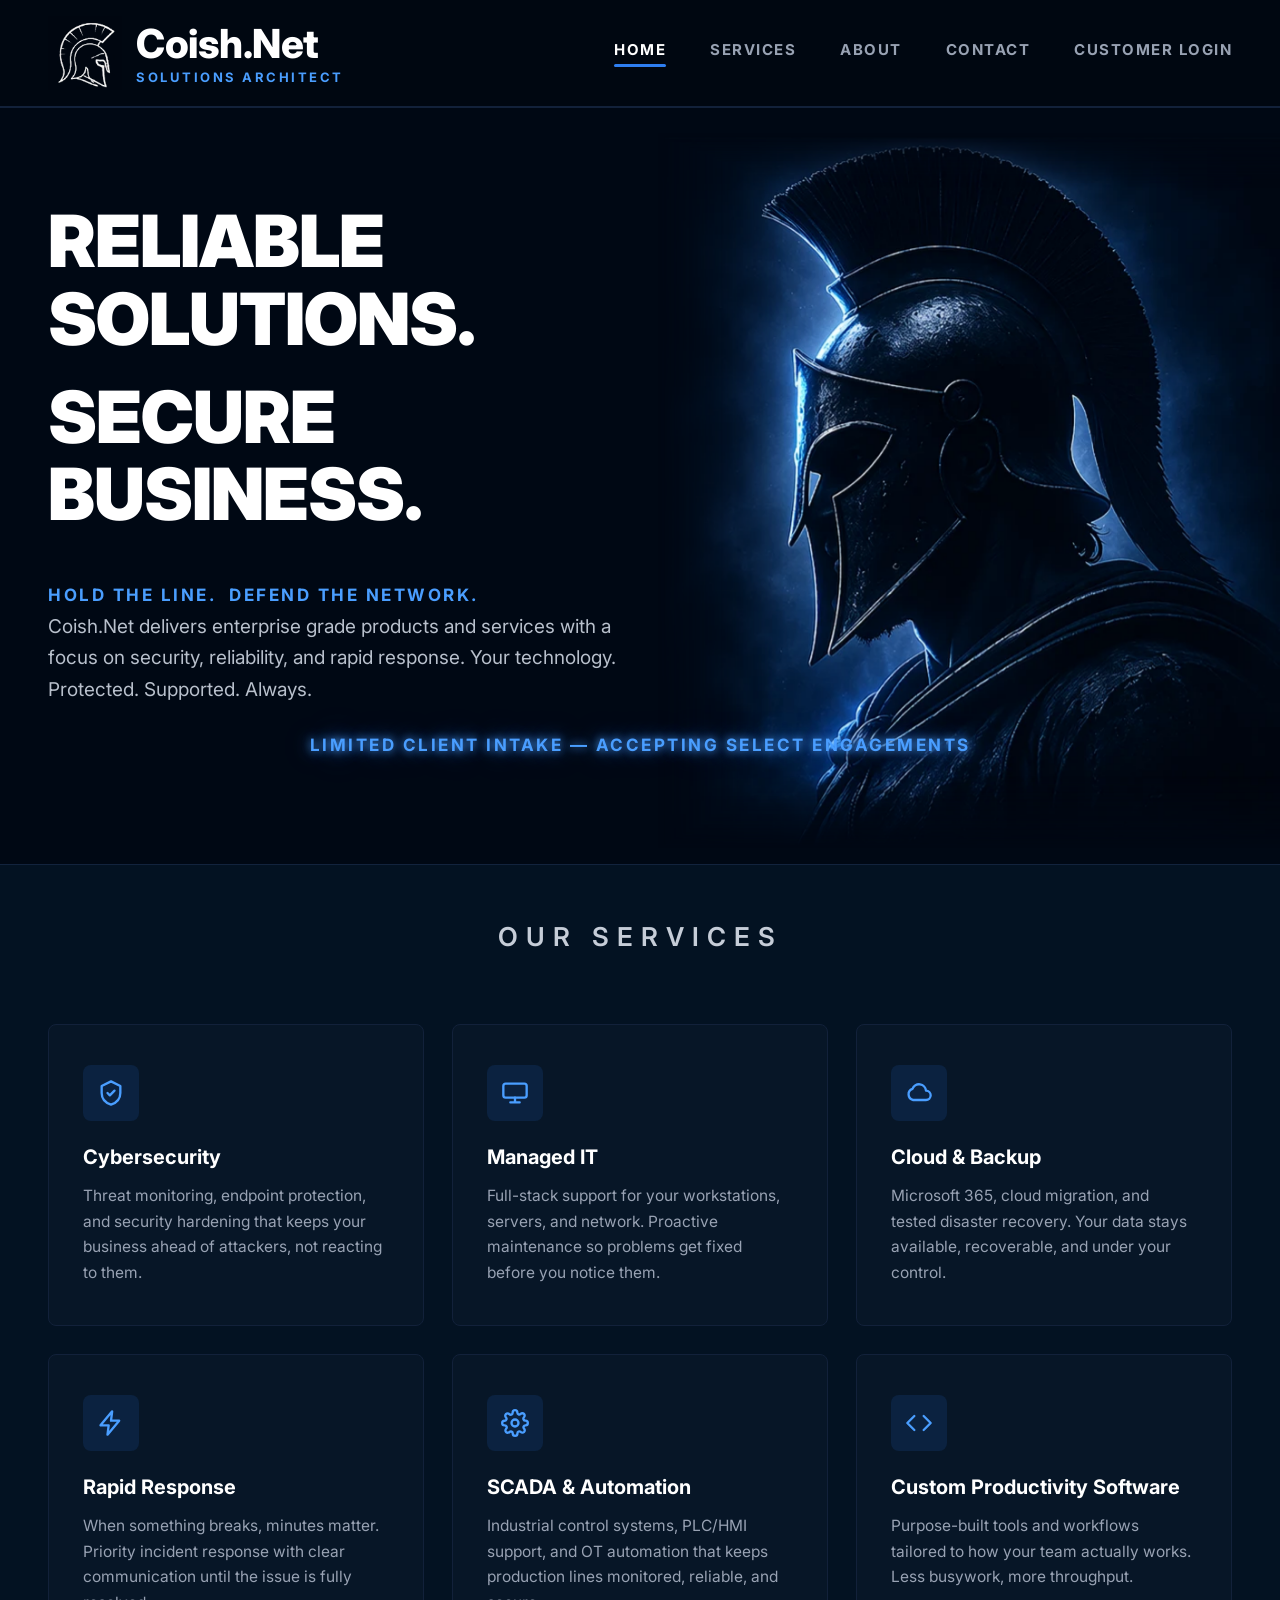
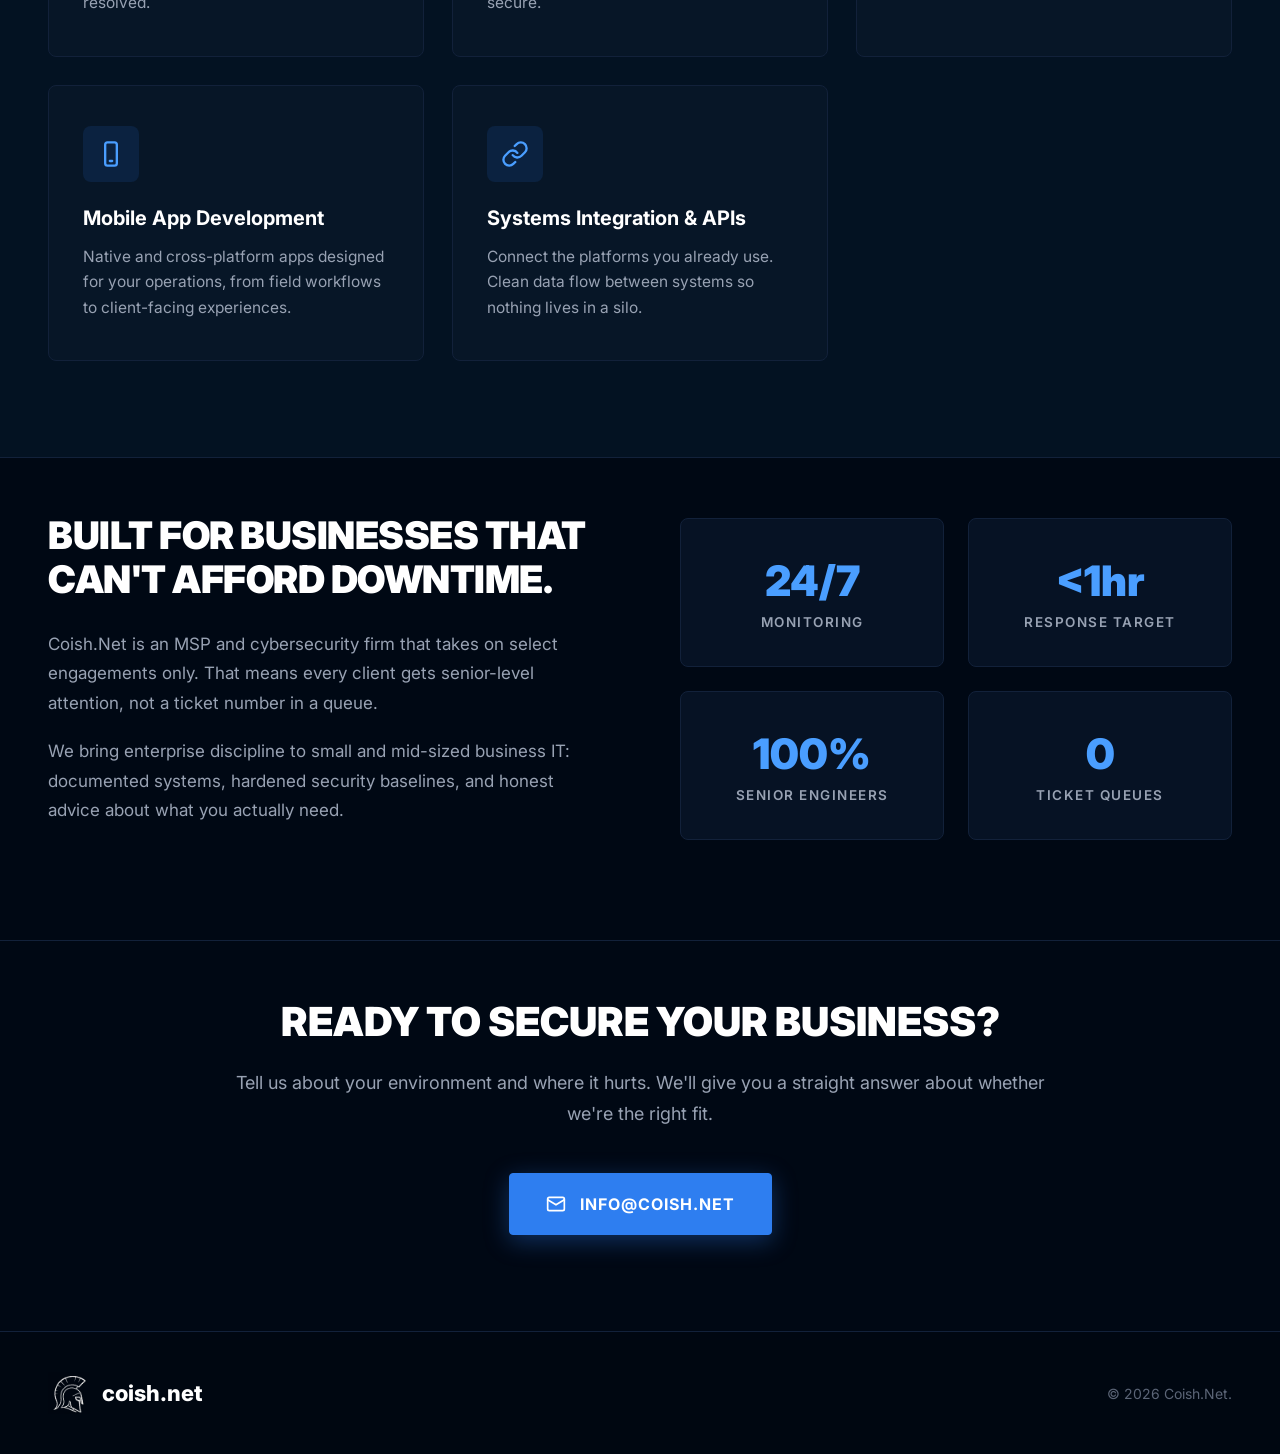
==== commit e17c8fbc: "Restore hero headline to Reliable Solutions while keeping IT/OT in the page title. Co-authored-by: C" ====
--- a/coish-net_1.html
+++ b/coish-net_1.html
@@ -388,7 +388,7 @@
 <section class="hero" id="home" aria-label="Home">
   <div class="hero-copy">
     <h1>
-      <span class="h1-line">Reliable IT / OT<br>Solutions.</span>
+      <span class="h1-line">Reliable<br>Solutions.</span>
       <span class="h1-line">Secure<br>Business.</span>
     </h1>
     <div class="eyebrow">Hold the Line.&nbsp; Defend the Network.</div>
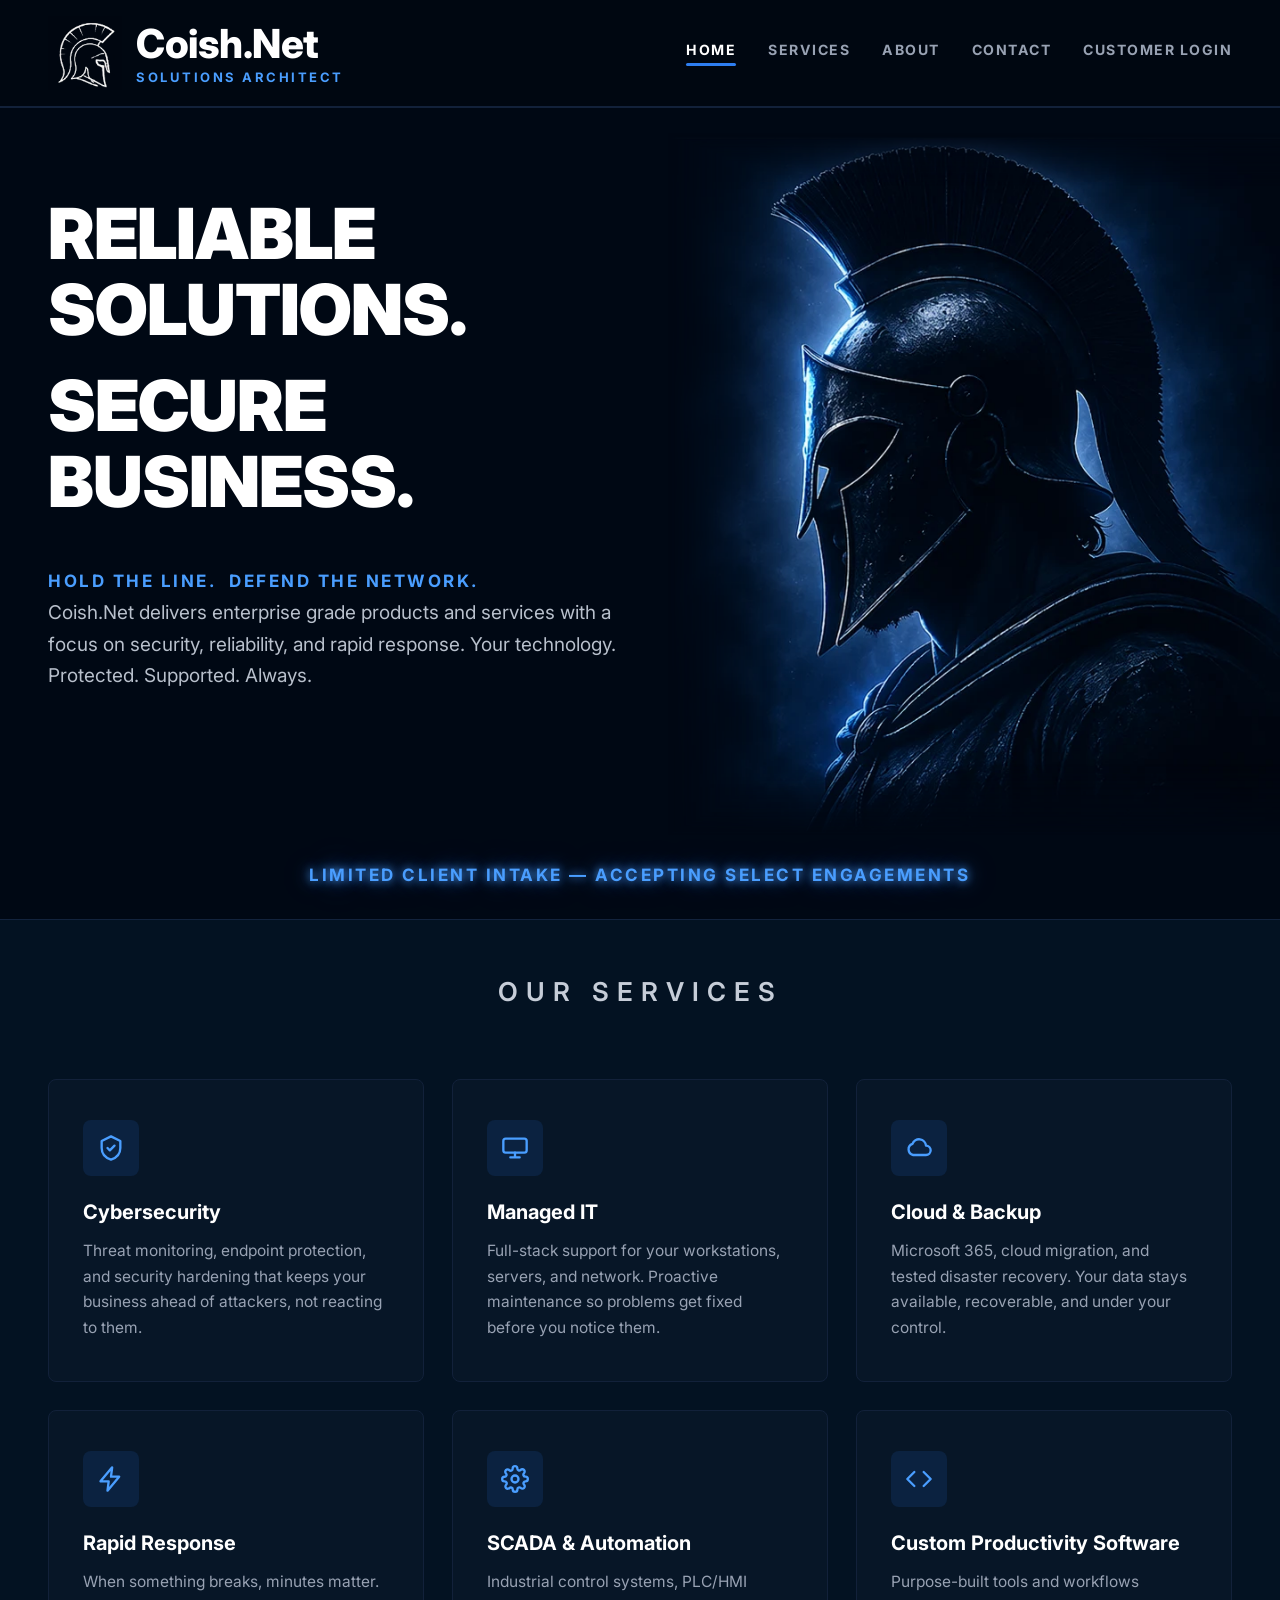
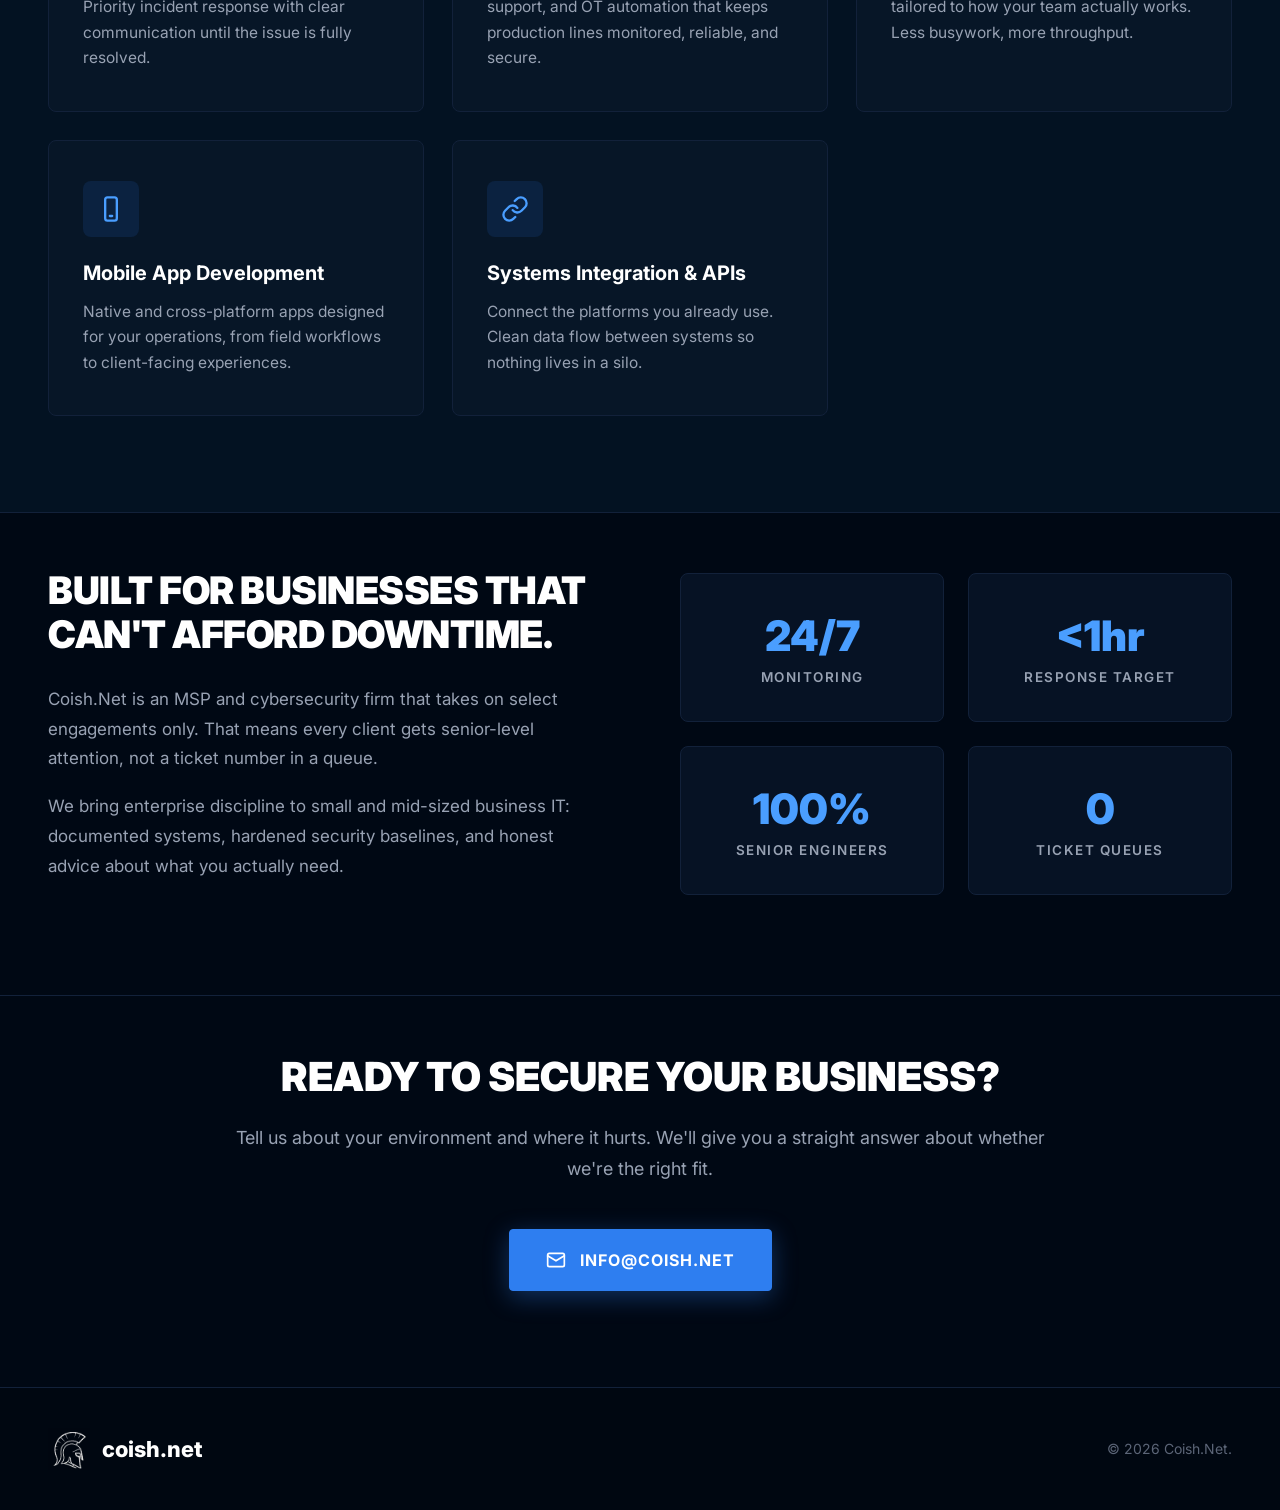
==== commit ed8d9910: "Stabilize hero and nav layout across screen sizes. Replace fixed pixel and negative-margin positioni" ====
--- a/coish-net_1.html
+++ b/coish-net_1.html
@@ -135,26 +135,29 @@
     border-bottom:1px solid var(--line);
   }
   .header-inner{
+    position:relative;
     max-width:1440px;margin:0 auto;
-    padding:16px 48px;
+    padding:16px clamp(20px,4vw,48px);
     display:flex;align-items:center;justify-content:space-between;
-  }
-  .brand{display:flex;align-items:center;gap:14px}
-  .brand img{width:74px;height:74px;flex-shrink:0}
-  .brand-copy{display:flex;flex-direction:column;line-height:1.1}
-  .brand-name{font-size:40px;font-weight:800;letter-spacing:-0.5px}
+    gap:16px;
+  }
+  .brand{display:flex;align-items:center;gap:14px;min-width:0}
+  .brand img{width:clamp(48px,6vw,74px);height:clamp(48px,6vw,74px);flex-shrink:0}
+  .brand-copy{display:flex;flex-direction:column;line-height:1.1;min-width:0}
+  .brand-name{font-size:clamp(24px,3.2vw,40px);font-weight:800;letter-spacing:-0.5px}
   .brand-tagline{
     color:var(--blue-bright);
-    font-size:13px;font-weight:700;letter-spacing:2.5px;
+    font-size:clamp(10px,1.1vw,13px);font-weight:700;letter-spacing:2.5px;
     text-transform:uppercase;
     margin-top:4px;
   }
-  nav{display:flex;gap:44px}
+  nav{display:flex;flex-wrap:wrap;justify-content:flex-end;gap:clamp(16px,2.5vw,44px)}
   nav a{
-    font-size:15px;font-weight:700;letter-spacing:1.5px;
+    font-size:clamp(12px,1.1vw,15px);font-weight:700;letter-spacing:1.5px;
     color:var(--text-dim);
     padding-bottom:8px;position:relative;
     transition:color .2s;
+    white-space:nowrap;
   }
   nav a:hover,nav a:focus-visible{color:#fff}
   nav a.active{color:#fff}
@@ -163,26 +166,28 @@
     height:3px;background:var(--blue);border-radius:2px;
   }
   .menu-btn{display:none;background:none;border:1px solid var(--line);color:#fff;
-    padding:10px 12px;border-radius:6px;cursor:pointer;font-size:18px}
+    padding:10px 12px;border-radius:6px;cursor:pointer;font-size:18px;flex-shrink:0}
 
   /* ============ HERO ============ */
   .hero{
     position:relative;
     display:grid;
-    grid-template-columns:1.05fr 1fr;
+    grid-template-columns:minmax(0,1.05fr) minmax(0,1fr);
     grid-template-rows:auto auto;
     align-items:start;
+    column-gap:24px;
     max-width:1440px;margin:0 auto;
-    padding:24px 0 16px;
+    padding:24px 0 32px;
   }
   .hero-copy{
     position:relative;z-index:2;
     grid-column:1;grid-row:1;
-    padding:70px 24px 0 48px;
+    padding:clamp(24px,5vw,70px) clamp(20px,3vw,24px) 0 clamp(20px,4vw,48px);
+    min-width:0;
   }
   .eyebrow{
     color:var(--blue-bright);
-    font-size:17px;font-weight:700;letter-spacing:2.5px;
+    font-size:clamp(13px,1.4vw,17px);font-weight:700;letter-spacing:2.5px;
     text-transform:uppercase;
     margin:0 0 16px;
   }
@@ -190,30 +195,31 @@
     font-weight:900;line-height:1.08;letter-spacing:-1px;
     text-transform:uppercase;
   }
-  .hero-copy h1{font-size:72px}
+  .hero-copy h1{font-size:clamp(36px,5.5vw,72px)}
   .hero-copy h1 .h1-line{display:block;line-height:1.08}
-  .hero-copy h1 .h1-line + .h1-line{margin-top:20px}
-  .hero-copy .eyebrow{margin:52px 0 6px}
+  .hero-copy h1 .h1-line + .h1-line{margin-top:clamp(12px,1.6vw,20px)}
+  .hero-copy .eyebrow{margin:clamp(28px,4vw,52px) 0 6px}
   .hero-copy p{
     color:#b8c0cc;
-    font-size:19px;line-height:1.65;
+    font-size:clamp(16px,1.5vw,19px);line-height:1.65;
     max-width:620px;
   }
   .hero-intake{
     grid-column:1 / -1;
     grid-row:2;
-    margin-top:-113px;
-    padding:0 48px;
+    margin-top:clamp(16px,2.5vw,28px);
+    padding:0 clamp(20px,4vw,48px);
     text-align:center;
     position:relative;
     z-index:3;
   }
   .hero-intake .intake-notice{
-    margin:0;
+    margin:0 auto;
+    max-width:100%;
     color:var(--blue-bright);
-    font-size:17px;font-weight:700;letter-spacing:2.5px;
+    font-size:clamp(12px,1.4vw,17px);font-weight:700;letter-spacing:clamp(1px,0.2vw,2.5px);
     text-transform:uppercase;
-    white-space:nowrap;
+    line-height:1.45;
     text-shadow:
       0 0 8px rgba(74,158,255,.95),
       0 0 18px rgba(74,158,255,.65),
@@ -243,6 +249,7 @@
     position:relative;
     align-self:center;
     display:flex;align-items:center;justify-content:flex-end;
+    min-width:0;
   }
   .hero-art img{
     width:100%;max-width:720px;height:auto;
@@ -259,7 +266,7 @@
   /* ============ SECTION HEADERS ============ */
   section{border-top:1px solid var(--line)}
   #services{background:#031222;border-top:1px solid #12233d}
-  .section-inner{max-width:1440px;margin:0 auto;padding:56px 48px 96px}
+  .section-inner{max-width:1440px;margin:0 auto;padding:56px clamp(20px,4vw,48px) 96px}
   .section-title{
     text-align:center;
     font-size:26px;font-weight:600;letter-spacing:8px;
@@ -317,7 +324,7 @@
   /* ============ FOOTER ============ */
   footer{border-top:1px solid var(--line);background:var(--bg-header)}
   .footer-inner{
-    max-width:1440px;margin:0 auto;padding:40px 48px;
+    max-width:1440px;margin:0 auto;padding:40px clamp(20px,4vw,48px);
     display:flex;align-items:center;justify-content:space-between;
     flex-wrap:wrap;gap:20px;
   }
@@ -326,38 +333,53 @@
   footer .fine{color:#5b6577;font-size:14px}
 
   /* ============ RESPONSIVE ============ */
+  @media (max-width:1100px){
+    nav{
+      display:none;position:absolute;top:100%;left:0;right:0;
+      background:var(--bg-header);border-bottom:1px solid var(--line);
+      flex-direction:column;flex-wrap:nowrap;gap:0;padding:12px 0;
+      justify-content:flex-start;
+    }
+    nav.open{display:flex}
+    nav a{padding:16px clamp(20px,4vw,48px);white-space:normal}
+    nav a.active::after{display:none}
+    .menu-btn{display:block}
+  }
   @media (max-width:1024px){
     .hero{
       grid-template-columns:1fr;
       grid-template-rows:auto auto auto;
-      padding:8px 0 24px;
+      column-gap:0;
+      padding:8px 0 40px;
     }
     .hero-art{
       grid-column:1;grid-row:1;
-      justify-content:center;padding-top:12px;
+      justify-content:center;padding:12px clamp(20px,4vw,48px) 0;
     }
-    .hero-copy{grid-column:1;grid-row:2;padding:12px 24px 0}
-    .hero-intake{grid-column:1;grid-row:3;padding:0 24px;margin-top:-105px}
-    .hero-art img{max-width:520px}
+    .hero-copy{
+      grid-column:1;grid-row:2;
+      padding:20px clamp(20px,4vw,48px) 0;
+    }
+    .hero-intake{
+      grid-column:1;grid-row:3;
+      margin-top:24px;
+      padding:0 clamp(20px,4vw,48px);
+    }
+    .hero-art img{max-width:min(520px,100%)}
     .about-grid{grid-template-columns:1fr;gap:48px}
-    .brand-name{font-size:28px}
-    .brand-tagline{font-size:11px;letter-spacing:2px}
-    .brand img{width:52px;height:52px}
   }
   @media (max-width:820px){
-    nav{
-      display:none;position:absolute;top:100%;left:0;right:0;
-      background:var(--bg-header);border-bottom:1px solid var(--line);
-      flex-direction:column;gap:0;padding:12px 0;
-    }
-    nav.open{display:flex}
-    nav a{padding:16px 48px}
-    nav a.active::after{display:none}
-    .menu-btn{display:block}
-    .header-inner{padding:12px 24px}
-    .section-inner{padding:72px 24px}
-    .hero-copy h1{font-size:40px}
-    .section-title{letter-spacing:5px;font-size:20px}
+    .header-inner{padding:12px 20px}
+    .section-inner{padding:56px 20px 72px}
+    .section-title{letter-spacing:5px;font-size:20px;margin-bottom:48px}
+    .hero-copy .eyebrow{margin-top:28px}
+    .stats{grid-template-columns:1fr 1fr}
+    .contact-box h2{font-size:clamp(28px,8vw,40px)}
+    .about-grid h2{font-size:clamp(28px,7vw,38px)}
+  }
+  @media (max-width:480px){
+    .services-grid{grid-template-columns:1fr}
+    .stats{grid-template-columns:1fr}
   }
 </style>
 </head>
